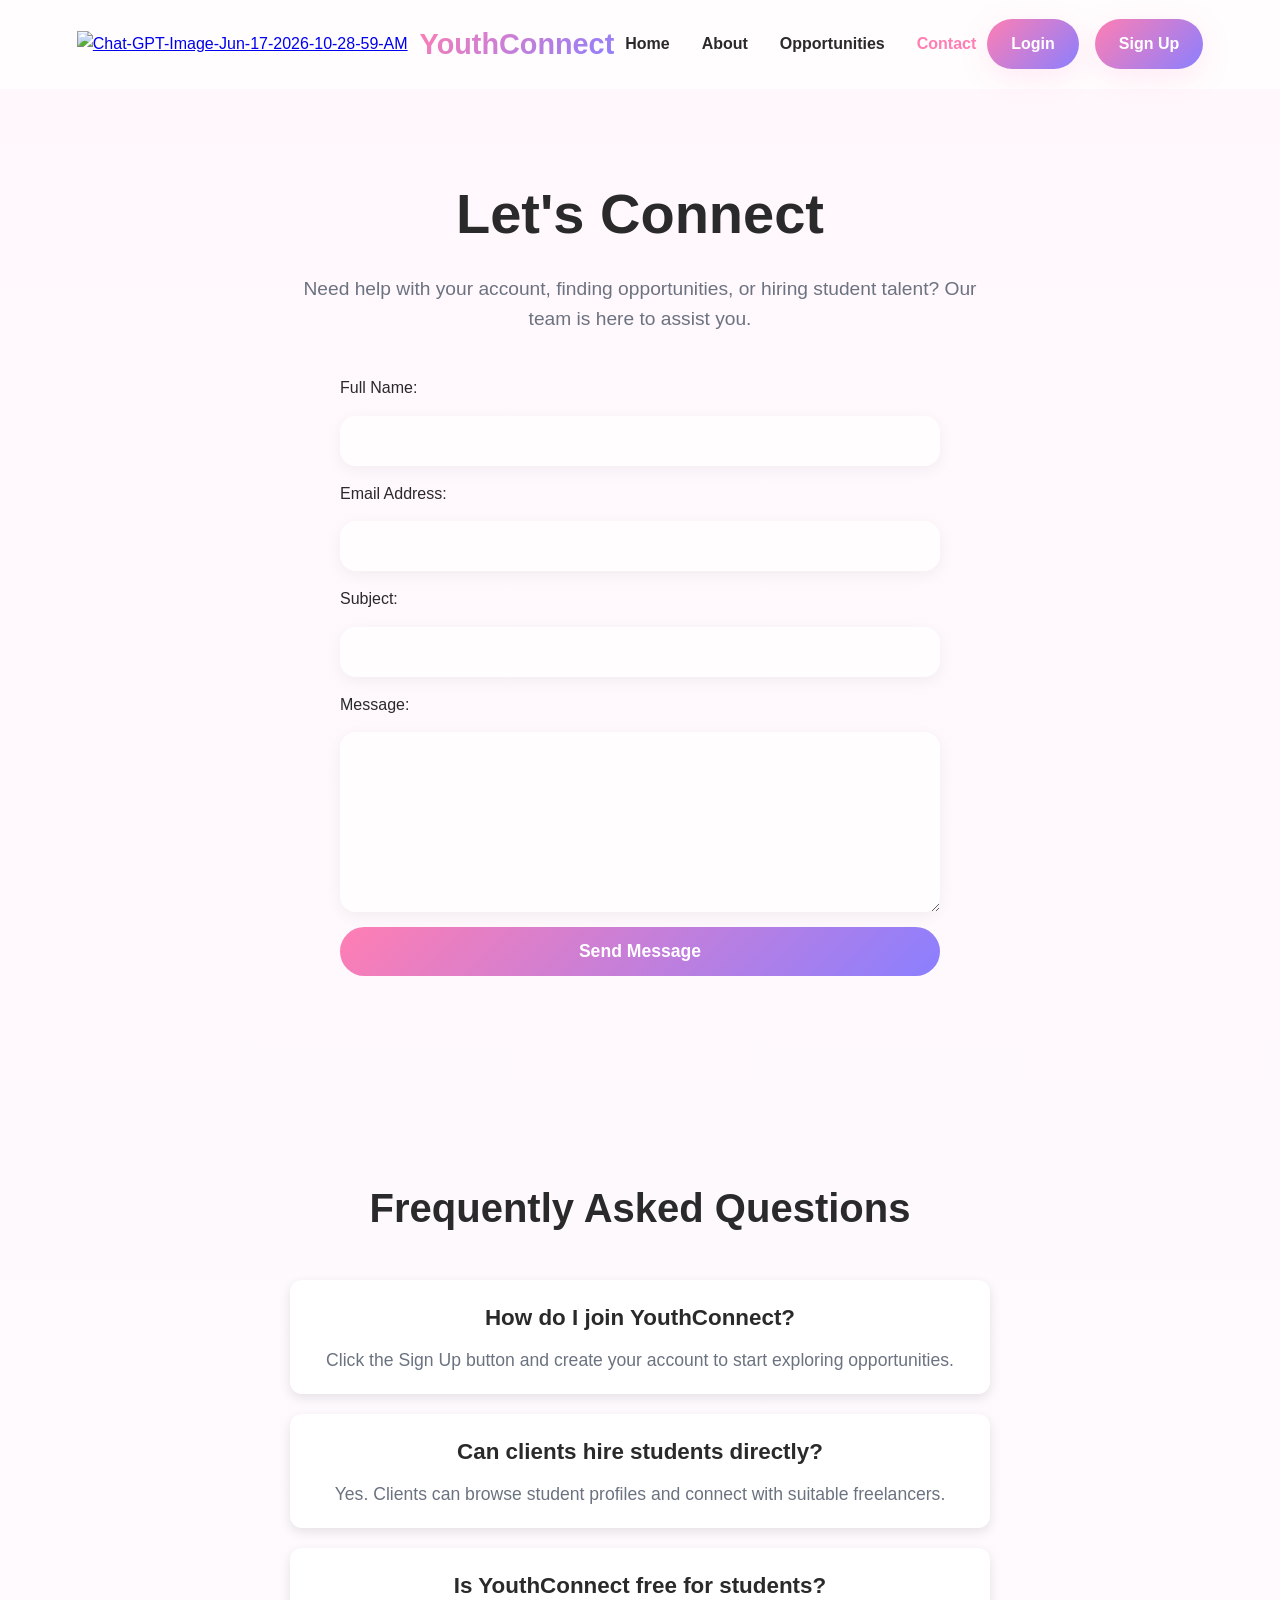
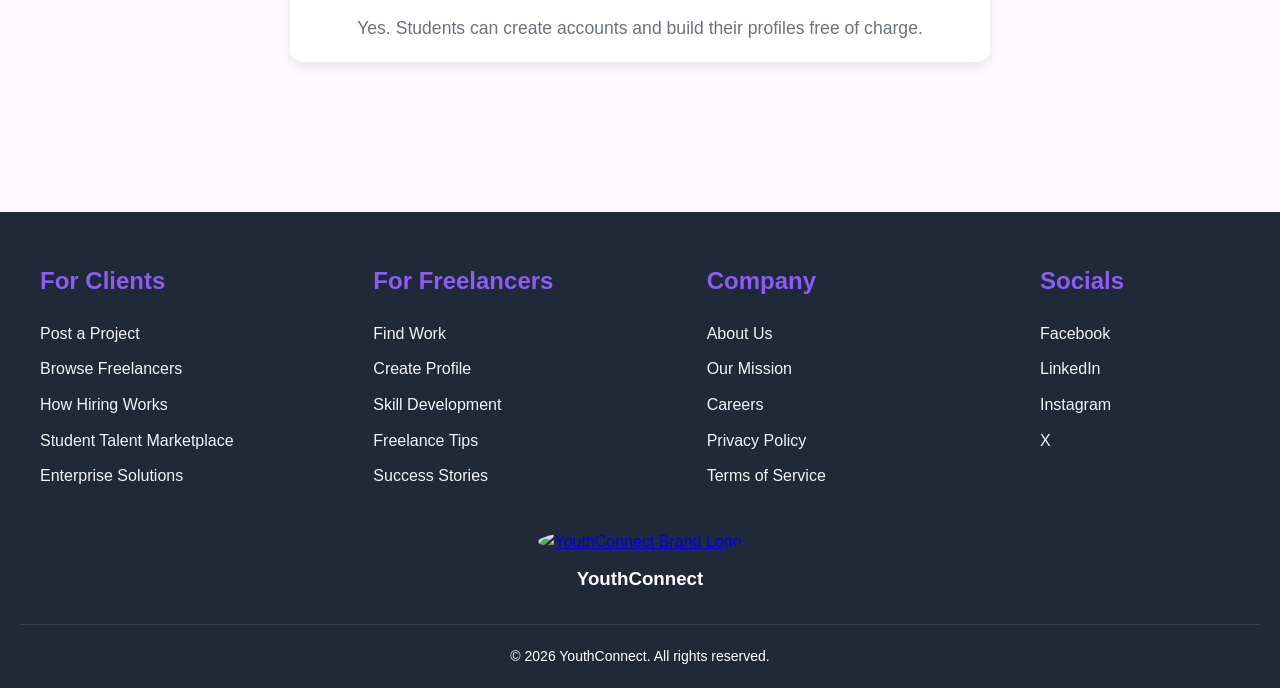
==== contact.html @ 8cdd3889 "added contact page" ====
<!DOCTYPE html>
<html lang="en">
<head>
    <meta charset="UTF-8">
    <meta name="viewport" content="width=device-width, initial-scale=1.0">
    <title>Contact YouthConnect</title>
    <link rel="stylesheet" href="/style.css">
    <link rel="stylesheet" href="/navbar.css">
    <link rel="icon" type="image" href="/Icon Logo.png">
    <!-- FontAwesome Icons (Mirrored from opportunities & about pages) -->
    <link rel="stylesheet" href="https://cdnjs.cloudflare.com/ajax/libs/font-awesome/6.5.1/css/all.min.css">
    <!-- Google Fonts -->
    <link rel="preconnect" href="https://fonts.googleapis.com">
    <link rel="preconnect" href="https://fonts.gstatic.com" crossorigin>
    <link href="https://fonts.googleapis.com/css2?family=Plus+Jakarta+Sans:wght=400;500;600;700;800&display=swap" rel="stylesheet">
</head>
<body>

    <header class="navbar">
        <div class="logo">
            <a href="https://ibb.co/zVdP4JpR"><img src="https://i.ibb.co/fdJrxvfp/Chat-GPT-Image-Jun-17-2026-10-28-59-AM.png" alt="Chat-GPT-Image-Jun-17-2026-10-28-59-AM" border="0"></a>
            <h1>YouthConnect</h1>
        </div>

        <nav>
            <ul class="nav-links">
                <li><a href="home.html">Home</a></li>
                <li><a href="about.html">About</a></li>
                <li><a href="opportunities.html">Opportunities</a></li>
                <li><a href="contact.html" class="active">Contact</a></li>
            </ul>
        </nav>

        <div class="auth-wrapper">
            <!-- State A: Logged Out UI -->
            <div class="auth-buttons" id="logged-out-ui">
                <a href="login.html" class="login-btn">Login</a>
                <a href="signup.html" class="signup-btn">Sign Up</a>
            </div>

            <!-- State B: Logged In User UI (Managed by navbar.js) -->
            <div class="user-profile-menu" id="logged-in-ui" style="display: none;">
                <div class="profile-trigger" style="display: flex; align-items: center; gap: 0.5rem; cursor: pointer;">
                    <span id="user-display-name" style="font-weight: 600; font-size: 0.95rem;">User</span>
                    <i class="fa-solid fa-circle-user" style="font-size: 1.8rem; color: #8b7fff;"></i>
                    <i class="fa-solid fa-chevron-down" style="font-size: 0.75rem; opacity: 0.7;"></i>
                </div>
                
                <div class="profile-dropdown" id="profile-dropdown-menu" style="display: none;">
                    <a href="#" id="logout-link"><i class="fa-solid fa-right-from-bracket"></i> Log Out</a>
                </div>
            </div>
        </div>
    </header>

    <!-- CONTACT -->
    <section class="contact-section" id="contact">
        <div class="section-heading">
            <h2>Let's Connect</h2>
            <p>
                Need help with your account, finding opportunities,
                or hiring student talent? Our team is here to assist you.
            </p>
        </div>
        
        <form class="contact-form"
             action="https://formspree.io/f/xgobgvqp" 
             method="POST">

            <label for="name">Full Name:</label>
            <input type="text" id="name" name="name" required>

            <label for="email">Email Address:</label>
            <input type="email" id="email" name="email" required>

            <label for="subject">Subject:</label>
            <input type="text" id="subject" name="subject">

            <label for="message">Message:</label>
            <textarea id="message" name="message" rows="5" required></textarea>

            <button type="submit" class="primary-btn">Send Message</button>

        </form>
    </section>

    <!-- FAQ section -->
    <section class="faq-section">
        <h2>Frequently Asked Questions</h2>

        <div class="faq-item">
            <h3>How do I join YouthConnect?</h3>
            <p>
                Click the Sign Up button and create your account
                to start exploring opportunities.
            </p>
        </div>

        <div class="faq-item">
            <h3>Can clients hire students directly?</h3>
            <p>
                Yes. Clients can browse student profiles and
                connect with suitable freelancers.
            </p>
        </div>

        <div class="faq-item">
            <h3>Is YouthConnect free for students?</h3>
            <p>
                Yes. Students can create accounts and build
                their profiles free of charge.
            </p>
        </div>
    </section>

    <!-- Footer -->
    <footer class="footer">
        <div class="footer-container">
            <div class="footer-column">
                <h3>For Clients</h3>
                <a href="#">Post a Project</a>
                <a href="#">Browse Freelancers</a>
                <a href="#">How Hiring Works</a>
                <a href="#">Student Talent Marketplace</a>
                <a href="#">Enterprise Solutions</a>
            </div>

            <div class="footer-column">
                <h3>For Freelancers</h3>
                <a href="#">Find Work</a>
                <a href="#">Create Profile</a>
                <a href="#">Skill Development</a>
                <a href="#">Freelance Tips</a>
                <a href="#">Success Stories</a>
            </div>

            <div class="footer-column">
                <h3>Company</h3>
                <a href="#">About Us</a>
                <a href="#">Our Mission</a>
                <a href="#">Careers</a>
                <a href="#">Privacy Policy</a>
                <a href="#">Terms of Service</a>
            </div>

            <div class="footer-column">
                <h3>Socials</h3>
                <a href="#">Facebook</a>
                <a href="#">LinkedIn</a>
                <a href="#">Instagram</a> 
                <a href="#">X</a> 
            </div>
        </div>

        <div class="footer-brand">
            <a href="https://ibb.co/zVdP4JpR"><img src="https://i.ibb.co/fdJrxvfp/Chat-GPT-Image-Jun-17-2026-10-28-59-AM.png" alt="YouthConnect Brand Logo" border="0"></a>
            <h3>YouthConnect</h3>
        </div>

        <div class="footer-bottom">
            <p>&copy; 2026 YouthConnect. All rights reserved.</p>
        </div>
    </footer>
  
    <!-- JavaScript Linkage Engine Reference -->
    <script src="navbar.js"></script>
</body>
</html>
---- style.css ----
/* =========================
   ROOT
========================= */

:root {
    --pink-main: #ff7eb3;
    --pink-soft: #ffc1dd;
    --white: #ffffff;
    --text-dark: #2a2a2a;
    --text-light: #6b7280;
    --gradient: linear-gradient(135deg, #ff7eb3, #8b7fff);
    --shadow: 0 8px 30px rgba(255, 126, 179, 0.15);
}

/* =========================
   RESET
========================= */

* {
    margin: 0;
    padding: 0;
    box-sizing: border-box;
}

body {
    font-family: "Inter", sans-serif;
    background: linear-gradient(to bottom, #fff7fb, #fdfbff);
    color: var(--text-dark);
    line-height: 1.6;
}



/* =========================
   CONTACT SECTION
========================= */

.contact-section {
    padding: 80px 10%;
}

.section-heading {
    text-align: center;
}

.section-heading h2 {
    font-size: 3.5rem;
    margin-bottom: 15px;
}

.section-heading p {
    max-width: 700px;
    margin: 0 auto 40px;
    font-size: 1.2rem;
    color: var(--text-light);
}

.contact-form {
    max-width: 600px;
    width: 100%;
    margin: 40px auto;
    display: flex;
    flex-direction: column;
    gap: 15px;
}

.contact-form input,
.contact-form textarea {
    width: 100%;
    padding: 16px;
    border-radius: 16px;
    border: none;
    background: rgba(255,255,255,0.8);
    font-size: 1rem;
    font-family: inherit;
    box-shadow: 0 4px 15px rgba(0,0,0,0.05);
}

.contact-form textarea {
    min-height: 180px;
    resize: vertical;
}

.contact-form input:focus,
.contact-form textarea:focus {
    outline: none;
    box-shadow: 0 0 0 4px rgba(255, 193, 221, 0.6);
}

.primary-btn {
    background: var(--gradient);
    color: white;
    padding: 14px;
    border: none;
    border-radius: 999px;
    font-size: 1.1rem;
    font-weight: bold;
    cursor: pointer;
    transition: 0.3s;
}

.primary-btn:hover {
    transform: translateY(-3px);
}

.logo {
    display: flex;
    align-items: center;
    gap: 12px;
}

.logo img {
    width: 70px;
    height: 70px;
    object-fit: contain;
}

.logo h1 {
    margin: 0;
}

/* =========================
   FAQ SECTION
========================= */

.faq-section {
    padding: 80px 10%;
    text-align: center;
}

.faq-section h2 {
    font-size: 2.5rem;
    margin-bottom: 40px;
}

.faq-item {
    background: white;
    margin: 20px auto;
    max-width: 700px;
    padding: 20px;
    border-radius: 12px;
    box-shadow: 0 4px 12px rgba(0,0,0,0.1);
}

.faq-item h3 {
    font-size: 1.4rem;
    margin-bottom: 10px;
}

.faq-item p {
    font-size: 1.1rem;
    color: var(--text-light);
}

/* =========================
   FOOTER
========================= */

.footer {
    background-color: #1f2937;
    color: white;
    padding: 50px 20px 20px;
    margin-top: 50px;
}

.footer-container {
    display: flex;
    justify-content: space-between;
    flex-wrap: wrap;
    gap: 30px;
    max-width: 1200px;
    margin: auto;
}

.footer-column {
    display: flex;
    flex-direction: column;
    min-width: 200px;
}

.footer-column h3 {
    margin-bottom: 20px;
    color: #8b5cf6;
    font-size: 24px;
}

.footer-column a {
    text-decoration: none;
    color: #f3f4f6;
    margin-bottom: 10px;
    transition: color 0.3s;
}

.footer-column a:hover {
    color: #f472b6;
}

.footer-brand {
    display: flex;
    flex-direction: column;
    align-items: center;
    margin: 30px 0;
}

.footer-brand img {
    width: 90px;
    height: 90px;
    border-radius: 50%;
}

.footer-brand h3 {
    color: white;
    margin-top: 10px;
}

.footer-bottom {
    border-top: 1px solid #374151;
    text-align: center;
    margin-top: 30px;
    padding-top: 20px;
    font-size: 14px;
}

/* =========================
   RESPONSIVE
========================= */

@media (max-width: 900px) {
    .navbar {
        flex-direction: column;
        gap: 1rem;
    }

    .nav-links {
        flex-wrap: wrap;
        justify-content: center;
    }
}

@media (max-width: 768px) {
    .section-heading h2 {
        font-size: 2.2rem;
    }

    .section-heading p {
        font-size: 1rem;
    }
}
---- navbar.css ----
/* =========================
   NAVBAR
========================= */

.navbar {
    position: sticky;
    top: 0;

    display: flex;
    justify-content: space-between;
    align-items: center;

    padding: 1.2rem 6%;

    background: rgba(255, 255, 255, 0.7);

    -webkit-backdrop-filter: blur(14px);
    backdrop-filter: blur(14px);

    border-bottom: 1px solid rgba(255, 255, 255, 0.3);

    z-index: 1000;
}

/* LOGO */

.logo h1 a {
    text-decoration: none;
    font-size: 1.8rem;
    font-weight: 800;

    background: linear-gradient(
        135deg,
        #ff7eb3,
        #8b7fff
    );

    -webkit-background-clip: text;
    background-clip: text;

    color: transparent;

    cursor: pointer;
}

.logo h1 {
    text-decoration: none;
    font-size: 1.8rem;
    font-weight: 800;

    background: linear-gradient(
        135deg,
        #ff7eb3,
        #8b7fff
    );

    -webkit-background-clip: text;
    background-clip: text;

    color: transparent;

    cursor: pointer;
}

/* NAV LINKS */

.nav-links {
    display: flex;
    gap: 2rem;

    list-style: none;
}

.nav-links a {
    text-decoration: none;
    color: #2a2a2a;

    font-weight: 600;

    transition: 0.3s ease;
}

.nav-links a:hover {
    color: #ff7eb3;
}

/* AUTH BUTTONS */

.auth-buttons {
    display: flex;
    gap: 1rem;
}

.login-btn,
.signup-btn {
    text-decoration: none;

    background: linear-gradient(
        135deg,
        #ff7eb3,
        #8b7fff
    );

    color: white;

    padding: 12px 24px;

    border-radius: 999px;

    font-weight: 600;

    transition: 0.3s ease;

    box-shadow: 0 8px 30px rgba(255, 126, 179, 0.15);
}

.login-btn:hover,
.signup-btn:hover {
    transform: translateY(-2px);
}

/* RESPONSIVE */

@media (max-width: 900px) {

    .navbar {
        flex-direction: column;
        gap: 1rem;
    }

    .nav-links {
        flex-wrap: wrap;
        justify-content: center;
    }
}

@media (max-width: 600px) {

    .nav-links {
        gap: 1rem;
    }

    .login-btn,
    .signup-btn {
        padding: 10px 18px;
    }
}

.nav-links .active {
    color: var(--pink-main);
}

.profile-menu {
    position: relative;
}

.profile-toggle {
    width: 50px;
    height: 50px;
    border-radius: 50%;
    border: none;
    cursor: pointer;

    background: var(--gradient);
    color: white;

    font-size: 1.1rem;

    display: flex;
    justify-content: center;
    align-items: center;

    box-shadow: var(--shadow);
}

.profile-toggle:hover {
    transform: translateY(-2px);
}

.dropdown {
    position: absolute;
    right: 0;
    top: 60px;

    width: 220px;

    background: white;

    border-radius: 20px;

    box-shadow: 0 10px 30px rgba(0,0,0,0.1);

    overflow: hidden;
}

.dropdown a,
.dropdown button {
    width: 100%;

    display: flex;
    align-items: center;

    gap: 10px;

    padding: 15px 20px;

    border: none;
    background: none;

    text-decoration: none;

    color: #333;

    font-size: 1rem;

    cursor: pointer;
}

.dropdown a:hover,
.dropdown button:hover {
    background: #f8f8f8;
}

.hidden {
    display: none;
}

/* Container management */
.auth-wrapper {
    position: relative;
    display: flex;
    align-items: center;
}

.user-profile-menu {
    display: flex;
    align-items: center;
    position: relative;
}

/* Floating overlay drop menu framework adjustments */
.profile-dropdown {
    position: absolute;
    top: 130%;
    right: 0;
    background-color: #ffffff;
    border: 1px solid #f1d4e4; /* Matching your custom design system variable */
    border-radius: 12px;
    min-width: 160px;
    box-shadow: 0px 8px 24px rgba(255, 126, 179, 0.1);
    z-index: 1000;
    overflow: hidden;
}

.profile-dropdown a {
    display: flex;
    align-items: center;
    gap: 0.75rem;
    padding: 0.75rem 1rem;
    color: #2a2a2a;
    text-decoration: none;
    font-size: 0.9rem;
    font-weight: 500;
    transition: background 0.2s;
}

.profile-dropdown a:hover {
    background-color: #fff5f9;
    color: #ff7eb3;
}
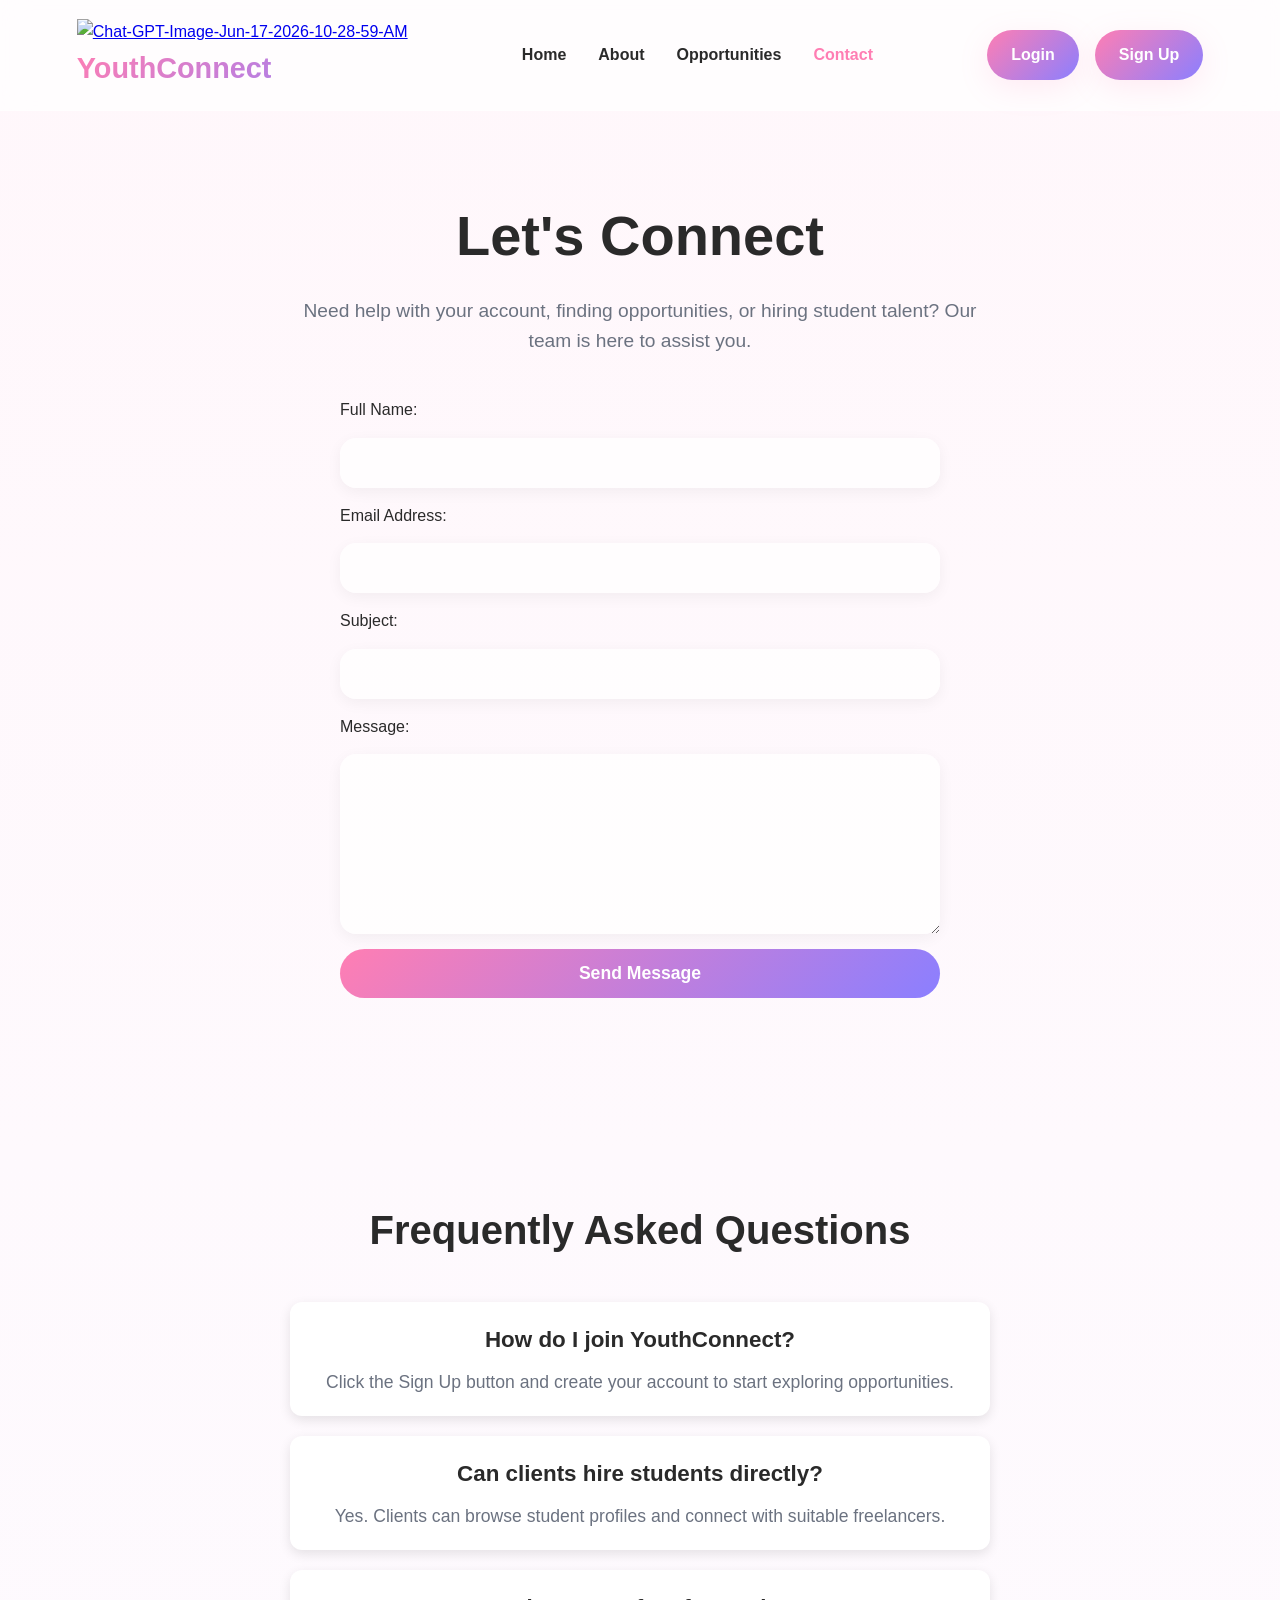
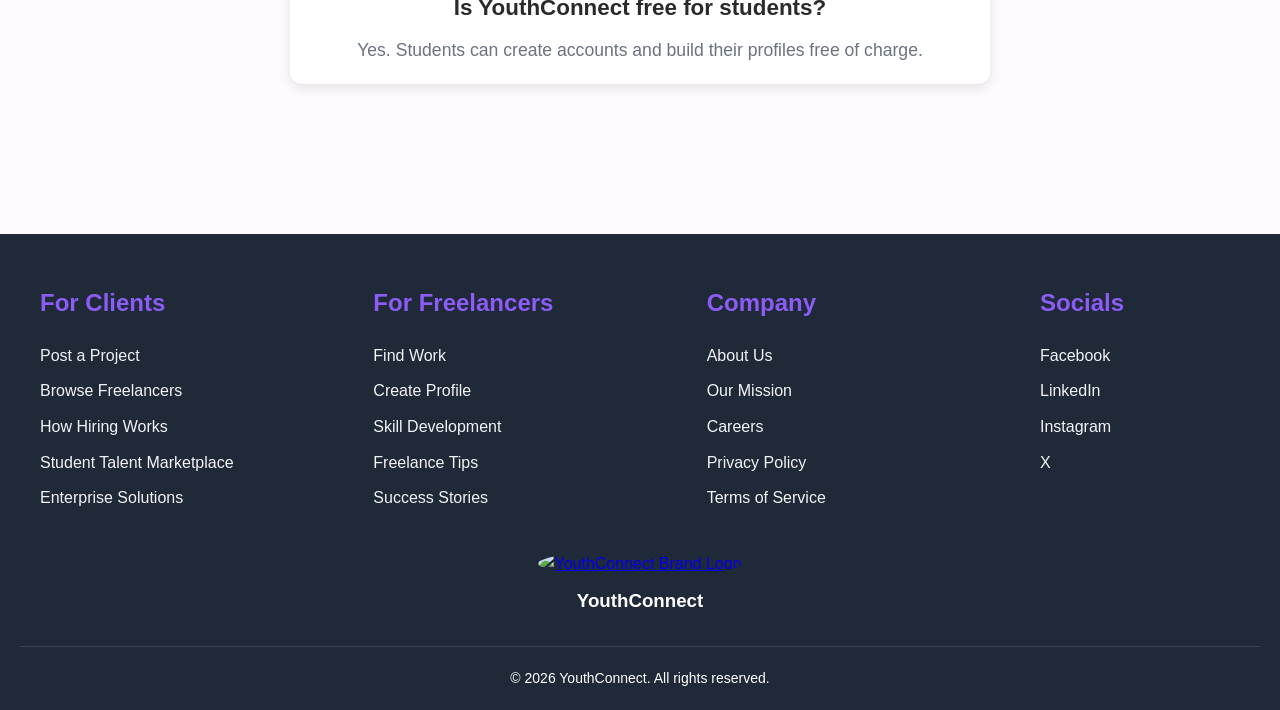
==== commit 5a8b993b: "Change stylesheet link to contact.css" ====
--- a/contact.html
+++ b/contact.html
@@ -4,7 +4,7 @@
     <meta charset="UTF-8">
     <meta name="viewport" content="width=device-width, initial-scale=1.0">
     <title>Contact YouthConnect</title>
-    <link rel="stylesheet" href="/style.css">
+    <link rel="stylesheet" href="/contact.css">
     <link rel="stylesheet" href="/navbar.css">
     <link rel="icon" type="image" href="/Icon Logo.png">
     <!-- FontAwesome Icons (Mirrored from opportunities & about pages) -->
@@ -165,4 +165,4 @@
     <!-- JavaScript Linkage Engine Reference -->
     <script src="navbar.js"></script>
 </body>
-</html>+</html>
--- a/contact.css
+++ b/contact.css
@@ -0,0 +1,232 @@
+/* =========================
+   ROOT
+========================= */
+
+:root {
+    --pink-main: #ff7eb3;
+    --pink-soft: #ffc1dd;
+    --white: #ffffff;
+    --text-dark: #2a2a2a;
+    --text-light: #6b7280;
+    --gradient: linear-gradient(135deg, #ff7eb3, #8b7fff);
+    --shadow: 0 8px 30px rgba(255, 126, 179, 0.15);
+}
+
+/* =========================
+   RESET
+========================= */
+
+* {
+    margin: 0;
+    padding: 0;
+    box-sizing: border-box;
+}
+
+body {
+    font-family: "Inter", sans-serif;
+    background: linear-gradient(to bottom, #fff7fb, #fdfbff);
+    color: var(--text-dark);
+    line-height: 1.6;
+}
+
+
+
+/* =========================
+   CONTACT SECTION
+========================= */
+
+.contact-section {
+    padding: 80px 10%;
+}
+
+.section-heading {
+    text-align: center;
+}
+
+.section-heading h2 {
+    font-size: 3.5rem;
+    margin-bottom: 15px;
+}
+
+.section-heading p {
+    max-width: 700px;
+    margin: 0 auto 40px;
+    font-size: 1.2rem;
+    color: var(--text-light);
+}
+
+.contact-form {
+    max-width: 600px;
+    width: 100%;
+    margin: 40px auto;
+    display: flex;
+    flex-direction: column;
+    gap: 15px;
+}
+
+.contact-form input,
+.contact-form textarea {
+    width: 100%;
+    padding: 16px;
+    border-radius: 16px;
+    border: none;
+    background: rgba(255,255,255,0.8);
+    font-size: 1rem;
+    font-family: inherit;
+    box-shadow: 0 4px 15px rgba(0,0,0,0.05);
+}
+
+.contact-form textarea {
+    min-height: 180px;
+    resize: vertical;
+}
+
+.contact-form input:focus,
+.contact-form textarea:focus {
+    outline: none;
+    box-shadow: 0 0 0 4px rgba(255, 193, 221, 0.6);
+}
+
+.primary-btn {
+    background: var(--gradient);
+    color: white;
+    padding: 14px;
+    border: none;
+    border-radius: 999px;
+    font-size: 1.1rem;
+    font-weight: bold;
+    cursor: pointer;
+    transition: 0.3s;
+}
+
+.primary-btn:hover {
+    transform: translateY(-3px);
+}
+
+/* =========================
+   FAQ SECTION
+========================= */
+
+.faq-section {
+    padding: 80px 10%;
+    text-align: center;
+}
+
+.faq-section h2 {
+    font-size: 2.5rem;
+    margin-bottom: 40px;
+}
+
+.faq-item {
+    background: white;
+    margin: 20px auto;
+    max-width: 700px;
+    padding: 20px;
+    border-radius: 12px;
+    box-shadow: 0 4px 12px rgba(0,0,0,0.1);
+}
+
+.faq-item h3 {
+    font-size: 1.4rem;
+    margin-bottom: 10px;
+}
+
+.faq-item p {
+    font-size: 1.1rem;
+    color: var(--text-light);
+}
+
+/* =========================
+   FOOTER
+========================= */
+
+.footer {
+    background-color: #1f2937;
+    color: white;
+    padding: 50px 20px 20px;
+    margin-top: 50px;
+}
+
+.footer-container {
+    display: flex;
+    justify-content: space-between;
+    flex-wrap: wrap;
+    gap: 30px;
+    max-width: 1200px;
+    margin: auto;
+}
+
+.footer-column {
+    display: flex;
+    flex-direction: column;
+    min-width: 200px;
+}
+
+.footer-column h3 {
+    margin-bottom: 20px;
+    color: #8b5cf6;
+    font-size: 24px;
+}
+
+.footer-column a {
+    text-decoration: none;
+    color: #f3f4f6;
+    margin-bottom: 10px;
+    transition: color 0.3s;
+}
+
+.footer-column a:hover {
+    color: #f472b6;
+}
+
+.footer-brand {
+    display: flex;
+    flex-direction: column;
+    align-items: center;
+    margin: 30px 0;
+}
+
+.footer-brand img {
+    width: 90px;
+    height: 90px;
+    border-radius: 50%;
+}
+
+.footer-brand h3 {
+    color: white;
+    margin-top: 10px;
+}
+
+.footer-bottom {
+    border-top: 1px solid #374151;
+    text-align: center;
+    margin-top: 30px;
+    padding-top: 20px;
+    font-size: 14px;
+}
+
+/* =========================
+   RESPONSIVE
+========================= */
+
+@media (max-width: 900px) {
+    .navbar {
+        flex-direction: column;
+        gap: 1rem;
+    }
+
+    .nav-links {
+        flex-wrap: wrap;
+        justify-content: center;
+    }
+}
+
+@media (max-width: 768px) {
+    .section-heading h2 {
+        font-size: 2.2rem;
+    }
+
+    .section-heading p {
+        font-size: 1rem;
+    }
+}
--- a/navbar.css
+++ b/navbar.css
@@ -1,271 +1,541 @@
-/* =========================
-   NAVBAR
-========================= */
-
-.navbar {
-    position: sticky;
-    top: 0;
-
-    display: flex;
-    justify-content: space-between;
-    align-items: center;
-
-    padding: 1.2rem 6%;
-
-    background: rgba(255, 255, 255, 0.7);
-
-    -webkit-backdrop-filter: blur(14px);
-    backdrop-filter: blur(14px);
-
-    border-bottom: 1px solid rgba(255, 255, 255, 0.3);
-
-    z-index: 1000;
-}
-
-/* LOGO */
-
-.logo h1 a {
-    text-decoration: none;
-    font-size: 1.8rem;
-    font-weight: 800;
-
-    background: linear-gradient(
-        135deg,
-        #ff7eb3,
-        #8b7fff
-    );
-
-    -webkit-background-clip: text;
-    background-clip: text;
-
-    color: transparent;
-
-    cursor: pointer;
-}
-
-.logo h1 {
-    text-decoration: none;
-    font-size: 1.8rem;
-    font-weight: 800;
-
-    background: linear-gradient(
-        135deg,
-        #ff7eb3,
-        #8b7fff
-    );
-
-    -webkit-background-clip: text;
-    background-clip: text;
-
-    color: transparent;
-
-    cursor: pointer;
-}
-
-/* NAV LINKS */
-
-.nav-links {
-    display: flex;
-    gap: 2rem;
-
-    list-style: none;
-}
-
-.nav-links a {
-    text-decoration: none;
-    color: #2a2a2a;
-
-    font-weight: 600;
-
-    transition: 0.3s ease;
-}
-
-.nav-links a:hover {
-    color: #ff7eb3;
-}
-
-/* AUTH BUTTONS */
-
-.auth-buttons {
-    display: flex;
-    gap: 1rem;
-}
-
-.login-btn,
-.signup-btn {
-    text-decoration: none;
-
-    background: linear-gradient(
-        135deg,
-        #ff7eb3,
-        #8b7fff
-    );
-
-    color: white;
-
-    padding: 12px 24px;
-
-    border-radius: 999px;
-
-    font-weight: 600;
-
-    transition: 0.3s ease;
-
-    box-shadow: 0 8px 30px rgba(255, 126, 179, 0.15);
-}
-
-.login-btn:hover,
-.signup-btn:hover {
-    transform: translateY(-2px);
-}
-
-/* RESPONSIVE */
-
-@media (max-width: 900px) {
-
-    .navbar {
-        flex-direction: column;
-        gap: 1rem;
-    }
-
-    .nav-links {
-        flex-wrap: wrap;
-        justify-content: center;
-    }
-}
-
-@media (max-width: 600px) {
-
-    .nav-links {
-        gap: 1rem;
-    }
-
-    .login-btn,
-    .signup-btn {
-        padding: 10px 18px;
-    }
-}
-
-.nav-links .active {
-    color: var(--pink-main);
-}
-
-.profile-menu {
-    position: relative;
-}
-
-.profile-toggle {
-    width: 50px;
-    height: 50px;
-    border-radius: 50%;
-    border: none;
-    cursor: pointer;
-
-    background: var(--gradient);
-    color: white;
-
-    font-size: 1.1rem;
-
-    display: flex;
-    justify-content: center;
-    align-items: center;
-
-    box-shadow: var(--shadow);
-}
-
-.profile-toggle:hover {
-    transform: translateY(-2px);
-}
-
-.dropdown {
-    position: absolute;
-    right: 0;
-    top: 60px;
-
-    width: 220px;
-
-    background: white;
-
-    border-radius: 20px;
-
-    box-shadow: 0 10px 30px rgba(0,0,0,0.1);
-
-    overflow: hidden;
-}
-
-.dropdown a,
-.dropdown button {
-    width: 100%;
-
-    display: flex;
-    align-items: center;
-
-    gap: 10px;
-
-    padding: 15px 20px;
-
-    border: none;
-    background: none;
-
-    text-decoration: none;
-
-    color: #333;
-
-    font-size: 1rem;
-
-    cursor: pointer;
-}
-
-.dropdown a:hover,
-.dropdown button:hover {
-    background: #f8f8f8;
-}
-
-.hidden {
-    display: none;
-}
-
-/* Container management */
-.auth-wrapper {
-    position: relative;
-    display: flex;
-    align-items: center;
-}
-
-.user-profile-menu {
-    display: flex;
-    align-items: center;
-    position: relative;
-}
-
-/* Floating overlay drop menu framework adjustments */
-.profile-dropdown {
-    position: absolute;
-    top: 130%;
-    right: 0;
-    background-color: #ffffff;
-    border: 1px solid #f1d4e4; /* Matching your custom design system variable */
-    border-radius: 12px;
-    min-width: 160px;
-    box-shadow: 0px 8px 24px rgba(255, 126, 179, 0.1);
-    z-index: 1000;
-    overflow: hidden;
-}
-
-.profile-dropdown a {
-    display: flex;
-    align-items: center;
-    gap: 0.75rem;
-    padding: 0.75rem 1rem;
-    color: #2a2a2a;
-    text-decoration: none;
-    font-size: 0.9rem;
-    font-weight: 500;
-    transition: background 0.2s;
-}
-
-.profile-dropdown a:hover {
-    background-color: #fff5f9;
-    color: #ff7eb3;
-}
-
+/* =========================
+   NAVBAR
+========================= */
+
+.navbar {
+    position: sticky;
+    top: 0;
+
+    display: flex;
+    justify-content: space-between;
+    align-items: center;
+
+    padding: 1.2rem 6%;
+
+    background: rgba(255, 255, 255, 0.7);
+
+    -webkit-backdrop-filter: blur(14px);
+    backdrop-filter: blur(14px);
+
+    border-bottom: 1px solid rgba(255, 255, 255, 0.3);
+
+    z-index: 1000;
+}
+
+/* LOGO */
+
+.logo h1 a {
+    text-decoration: none;
+    font-size: 1.8rem;
+    font-weight: 800;
+
+    background: linear-gradient(
+        135deg,
+        #ff7eb3,
+        #8b7fff
+    );
+
+    -webkit-background-clip: text;
+    background-clip: text;
+
+    color: transparent;
+
+    cursor: pointer;
+}
+
+.logo h1 {
+    text-decoration: none;
+    font-size: 1.8rem;
+    font-weight: 800;
+
+    background: linear-gradient(
+        135deg,
+        #ff7eb3,
+        #8b7fff
+    );
+
+    -webkit-background-clip: text;
+    background-clip: text;
+
+    color: transparent;
+
+    cursor: pointer;
+}
+
+/* NAV LINKS */
+
+.nav-links {
+    display: flex;
+    gap: 2rem;
+
+    list-style: none;
+}
+
+.nav-links a {
+    text-decoration: none;
+    color: #2a2a2a;
+
+    font-weight: 600;
+
+    transition: 0.3s ease;
+}
+
+.nav-links a:hover {
+    color: #ff7eb3;
+}
+
+/* AUTH BUTTONS */
+
+.auth-buttons {
+    display: flex;
+    gap: 1rem;
+}
+
+.login-btn,
+.signup-btn {
+    text-decoration: none;
+
+    background: linear-gradient(
+        135deg,
+        #ff7eb3,
+        #8b7fff
+    );
+
+    color: white;
+
+    padding: 12px 24px;
+
+    border-radius: 999px;
+
+    font-weight: 600;
+
+    transition: 0.3s ease;
+
+    box-shadow: 0 8px 30px rgba(255, 126, 179, 0.15);
+}
+
+.login-btn:hover,
+.signup-btn:hover {
+    transform: translateY(-2px);
+}
+
+/* RESPONSIVE */
+
+@media (max-width: 900px) {
+
+    .navbar {
+        flex-direction: column;
+        gap: 1rem;
+    }
+
+    .nav-links {
+        flex-wrap: wrap;
+        justify-content: center;
+    }
+}
+
+@media (max-width: 600px) {
+
+    .nav-links {
+        gap: 1rem;
+    }
+
+    .login-btn,
+    .signup-btn {
+        padding: 10px 18px;
+    }
+}
+
+.nav-links .active {
+    color: var(--pink-main);
+}
+
+.profile-menu {
+    position: relative;
+}
+
+.profile-toggle {
+    width: 50px;
+    height: 50px;
+    border-radius: 50%;
+    border: none;
+    cursor: pointer;
+
+    background: var(--gradient);
+    color: white;
+
+    font-size: 1.1rem;
+
+    display: flex;
+    justify-content: center;
+    align-items: center;
+
+    box-shadow: var(--shadow);
+}
+
+.profile-toggle:hover {
+    transform: translateY(-2px);
+}
+
+.dropdown {
+    position: absolute;
+    right: 0;
+    top: 60px;
+
+    width: 220px;
+
+    background: white;
+
+    border-radius: 20px;
+
+    box-shadow: 0 10px 30px rgba(0,0,0,0.1);
+
+    overflow: hidden;
+}
+
+.dropdown a,
+.dropdown button {
+    width: 100%;
+
+    display: flex;
+    align-items: center;
+
+    gap: 10px;
+
+    padding: 15px 20px;
+
+    border: none;
+    background: none;
+
+    text-decoration: none;
+
+    color: #333;
+
+    font-size: 1rem;
+
+    cursor: pointer;
+}
+
+.dropdown a:hover,
+.dropdown button:hover {
+    background: #f8f8f8;
+}
+
+.hidden {
+    display: none;
+}
+
+/* Container management */
+.auth-wrapper {
+    position: relative;
+    display: flex;
+    align-items: center;
+}
+
+.user-profile-menu {
+    display: flex;
+    align-items: center;
+    position: relative;
+}
+
+/* Floating overlay drop menu framework adjustments */
+.profile-dropdown {
+    position: absolute;
+    top: 130%;
+    right: 0;
+    background-color: #ffffff;
+    border: 1px solid #f1d4e4; /* Matching your custom design system variable */
+    border-radius: 12px;
+    min-width: 160px;
+    box-shadow: 0px 8px 24px rgba(255, 126, 179, 0.1);
+    z-index: 1000;
+    overflow: hidden;
+}
+
+.profile-dropdown a {
+    display: flex;
+    align-items: center;
+    gap: 0.75rem;
+    padding: 0.75rem 1rem;
+    color: #2a2a2a;
+    text-decoration: none;
+    font-size: 0.9rem;
+    font-weight: 500;
+    transition: background 0.2s;
+}
+
+.profile-dropdown a:hover {
+    background-color: #fff5f9;
+    color: #ff7eb3;
+}
+=======
+/* =========================
+   NAVBAR
+========================= */
+
+.navbar {
+    position: sticky;
+    top: 0;
+
+    display: flex;
+    justify-content: space-between;
+    align-items: center;
+
+    padding: 1.2rem 6%;
+
+    background: rgba(255, 255, 255, 0.7);
+
+    -webkit-backdrop-filter: blur(14px);
+    backdrop-filter: blur(14px);
+
+    border-bottom: 1px solid rgba(255, 255, 255, 0.3);
+
+    z-index: 1000;
+}
+
+/* LOGO */
+
+.logo h1 a {
+    text-decoration: none;
+    font-size: 1.8rem;
+    font-weight: 800;
+
+    background: linear-gradient(
+        135deg,
+        #ff7eb3,
+        #8b7fff
+    );
+
+    -webkit-background-clip: text;
+    background-clip: text;
+
+    color: transparent;
+
+    cursor: pointer;
+}
+
+.logo h1 {
+    text-decoration: none;
+    font-size: 1.8rem;
+    font-weight: 800;
+
+    background: linear-gradient(
+        135deg,
+        #ff7eb3,
+        #8b7fff
+    );
+
+    -webkit-background-clip: text;
+    background-clip: text;
+
+    color: transparent;
+
+    cursor: pointer;
+}
+
+/* NAV LINKS */
+
+.nav-links {
+    display: flex;
+    gap: 2rem;
+
+    list-style: none;
+}
+
+.nav-links a {
+    text-decoration: none;
+    color: #2a2a2a;
+
+    font-weight: 600;
+
+    transition: 0.3s ease;
+}
+
+.nav-links a:hover {
+    color: #ff7eb3;
+}
+
+/* AUTH BUTTONS */
+
+.auth-buttons {
+    display: flex;
+    gap: 1rem;
+}
+
+.login-btn,
+.signup-btn {
+    text-decoration: none;
+
+    background: linear-gradient(
+        135deg,
+        #ff7eb3,
+        #8b7fff
+    );
+
+    color: white;
+
+    padding: 12px 24px;
+
+    border-radius: 999px;
+
+    font-weight: 600;
+
+    transition: 0.3s ease;
+
+    box-shadow: 0 8px 30px rgba(255, 126, 179, 0.15);
+}
+
+.login-btn:hover,
+.signup-btn:hover {
+    transform: translateY(-2px);
+}
+
+/* RESPONSIVE */
+
+@media (max-width: 900px) {
+
+    .navbar {
+        flex-direction: column;
+        gap: 1rem;
+    }
+
+    .nav-links {
+        flex-wrap: wrap;
+        justify-content: center;
+    }
+}
+
+@media (max-width: 600px) {
+
+    .nav-links {
+        gap: 1rem;
+    }
+
+    .login-btn,
+    .signup-btn {
+        padding: 10px 18px;
+    }
+}
+
+.nav-links .active {
+    color: var(--pink-main);
+}
+
+.profile-menu {
+    position: relative;
+}
+
+.profile-toggle {
+    width: 50px;
+    height: 50px;
+    border-radius: 50%;
+    border: none;
+    cursor: pointer;
+
+    background: var(--gradient);
+    color: white;
+
+    font-size: 1.1rem;
+
+    display: flex;
+    justify-content: center;
+    align-items: center;
+
+    box-shadow: var(--shadow);
+}
+
+.profile-toggle:hover {
+    transform: translateY(-2px);
+}
+
+.dropdown {
+    position: absolute;
+    right: 0;
+    top: 60px;
+
+    width: 220px;
+
+    background: white;
+
+    border-radius: 20px;
+
+    box-shadow: 0 10px 30px rgba(0,0,0,0.1);
+
+    overflow: hidden;
+}
+
+.dropdown a,
+.dropdown button {
+    width: 100%;
+
+    display: flex;
+    align-items: center;
+
+    gap: 10px;
+
+    padding: 15px 20px;
+
+    border: none;
+    background: none;
+
+    text-decoration: none;
+
+    color: #333;
+
+    font-size: 1rem;
+
+    cursor: pointer;
+}
+
+.dropdown a:hover,
+.dropdown button:hover {
+    background: #f8f8f8;
+}
+
+.hidden {
+    display: none;
+}
+
+/* Container management */
+.auth-wrapper {
+    position: relative;
+    display: flex;
+    align-items: center;
+}
+
+.user-profile-menu {
+    display: flex;
+    align-items: center;
+    position: relative;
+}
+
+/* Floating overlay drop menu framework adjustments */
+.profile-dropdown {
+    position: absolute;
+    top: 130%;
+    right: 0;
+    background-color: #ffffff;
+    border: 1px solid #f1d4e4; /* Matching your custom design system variable */
+    border-radius: 12px;
+    min-width: 160px;
+    box-shadow: 0px 8px 24px rgba(255, 126, 179, 0.1);
+    z-index: 1000;
+    overflow: hidden;
+}
+
+.profile-dropdown a {
+    display: flex;
+    align-items: center;
+    gap: 0.75rem;
+    padding: 0.75rem 1rem;
+    color: #2a2a2a;
+    text-decoration: none;
+    font-size: 0.9rem;
+    font-weight: 500;
+    transition: background 0.2s;
+}
+
+.profile-dropdown a:hover {
+    background-color: #fff5f9;
+    color: #ff7eb3;
+}
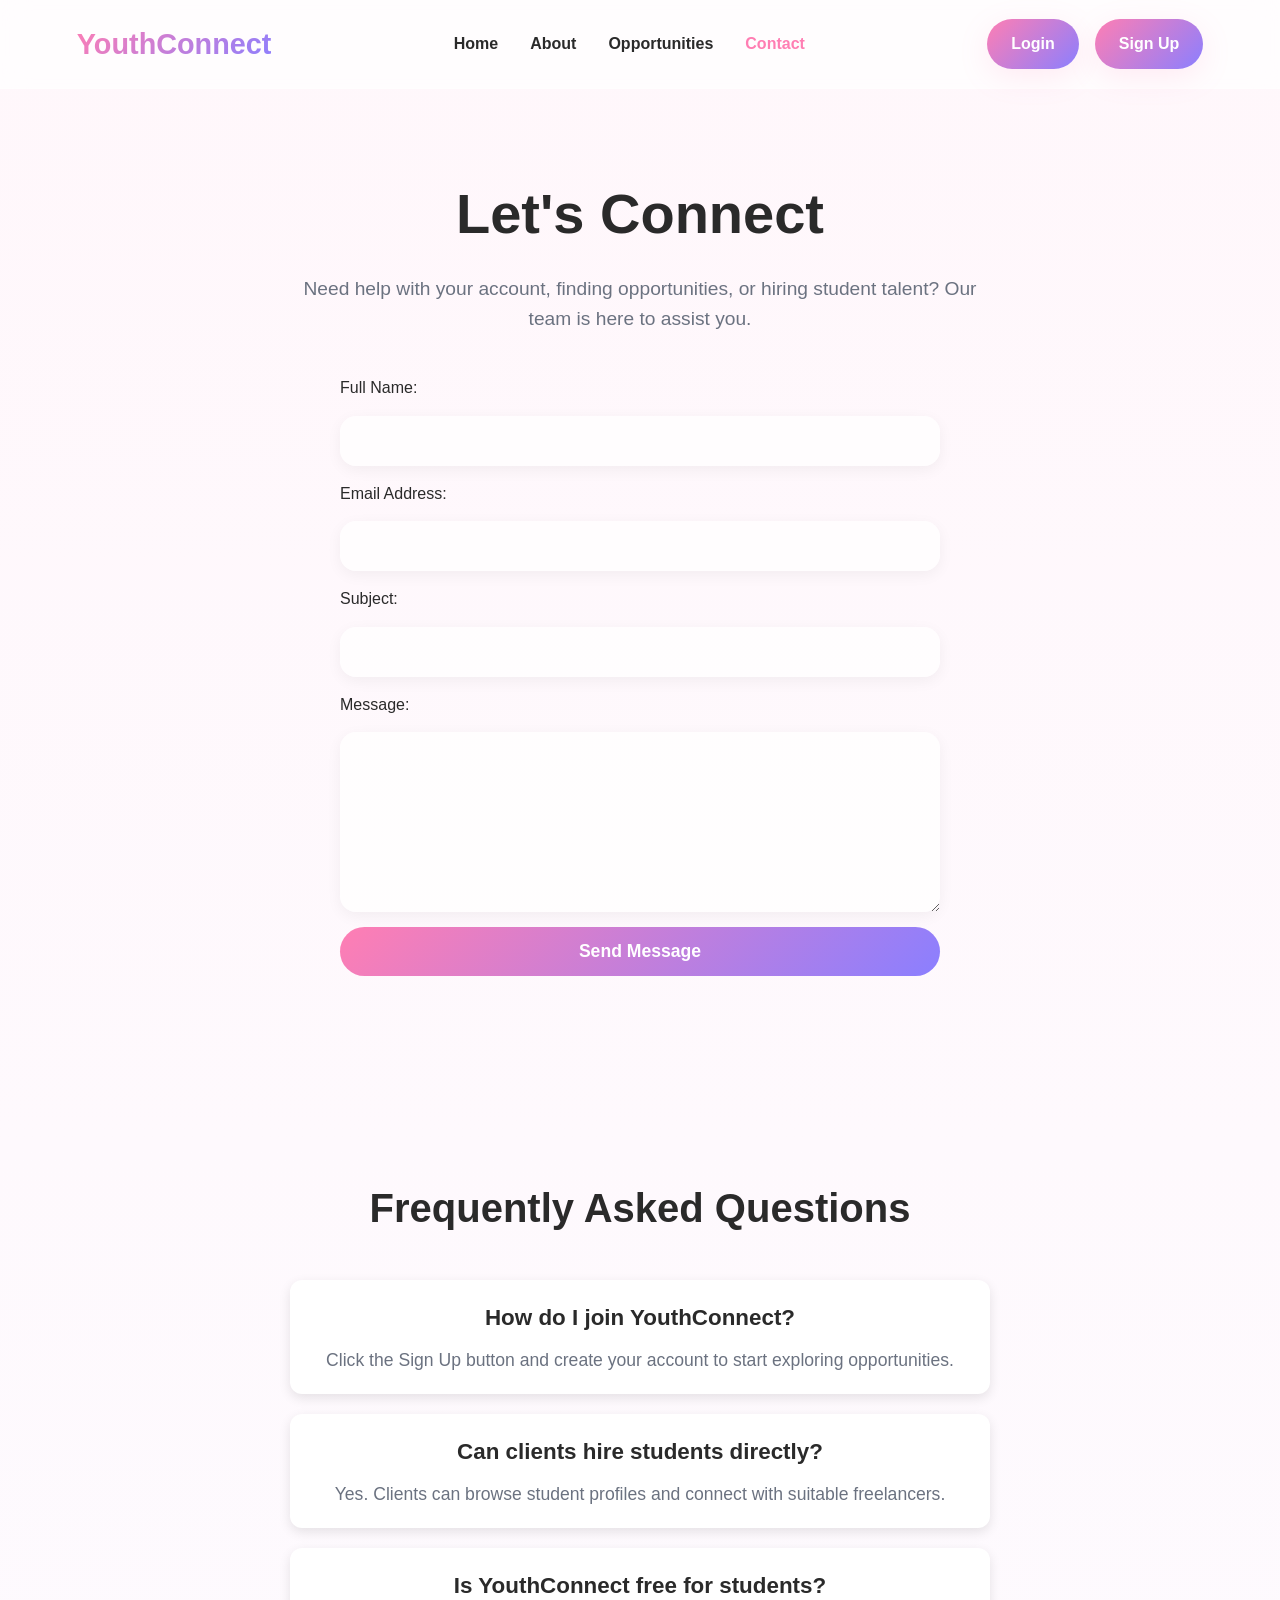
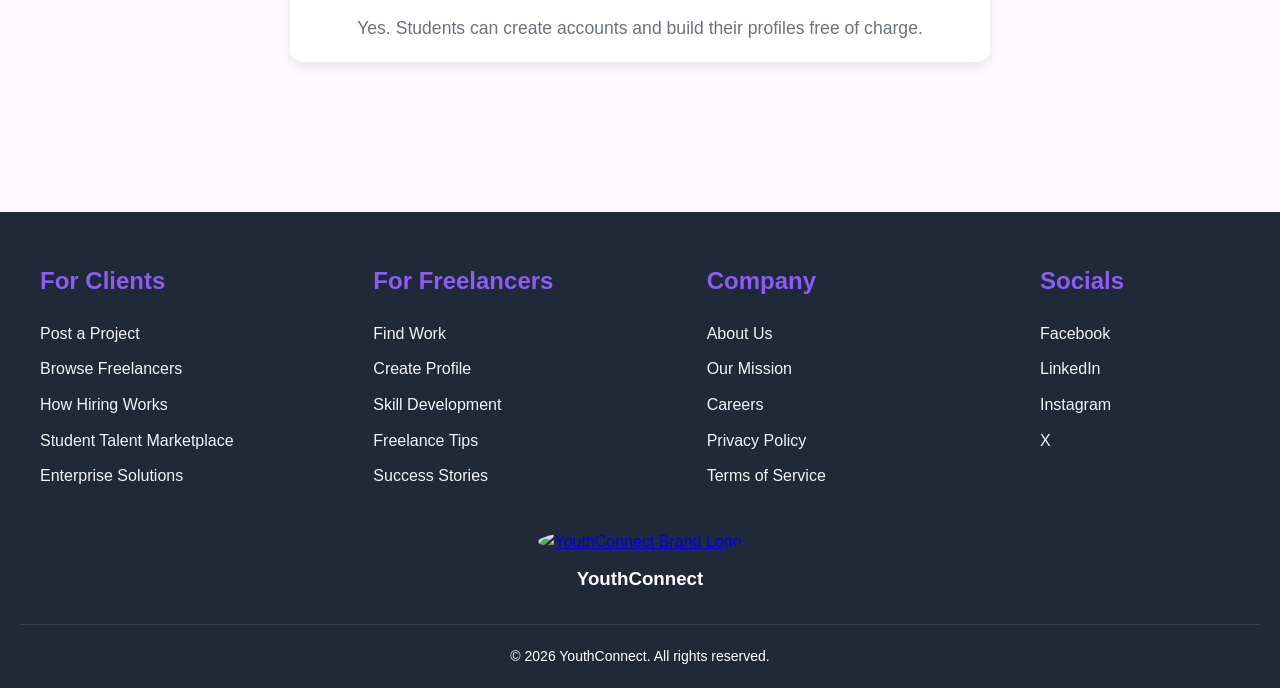
==== commit dee64dc8: "Remove logo image link from contact.html Removed image link from the header section." ====
--- a/contact.html
+++ b/contact.html
@@ -4,9 +4,8 @@
     <meta charset="UTF-8">
     <meta name="viewport" content="width=device-width, initial-scale=1.0">
     <title>Contact YouthConnect</title>
-    <link rel="stylesheet" href="/contact.css">
-    <link rel="stylesheet" href="/navbar.css">
-    <link rel="icon" type="image" href="/Icon Logo.png">
+    <link rel="stylesheet" href="contact.css">
+    <link rel="stylesheet" href="navbar.css">
     <!-- FontAwesome Icons (Mirrored from opportunities & about pages) -->
     <link rel="stylesheet" href="https://cdnjs.cloudflare.com/ajax/libs/font-awesome/6.5.1/css/all.min.css">
     <!-- Google Fonts -->
@@ -18,7 +17,6 @@
 
     <header class="navbar">
         <div class="logo">
-            <a href="https://ibb.co/zVdP4JpR"><img src="https://i.ibb.co/fdJrxvfp/Chat-GPT-Image-Jun-17-2026-10-28-59-AM.png" alt="Chat-GPT-Image-Jun-17-2026-10-28-59-AM" border="0"></a>
             <h1>YouthConnect</h1>
         </div>
 
--- a/contact.css
+++ b/contact.css
@@ -229,4 +229,4 @@
     .section-heading p {
         font-size: 1rem;
     }
-}+}
--- a/navbar.css
+++ b/navbar.css
@@ -61,7 +61,20 @@
 
     cursor: pointer;
 }
-
+.hero img {
+  width: 350px;
+  max-width: 100%;
+  height: auto;
+  display: block;
+  margin: 0 auto;
+}
+
+.hero {
+  display: flex;
+  justify-content: center;
+  align-items: center;
+  min-height: 100vh;
+}
 /* NAV LINKS */
 
 .nav-links {
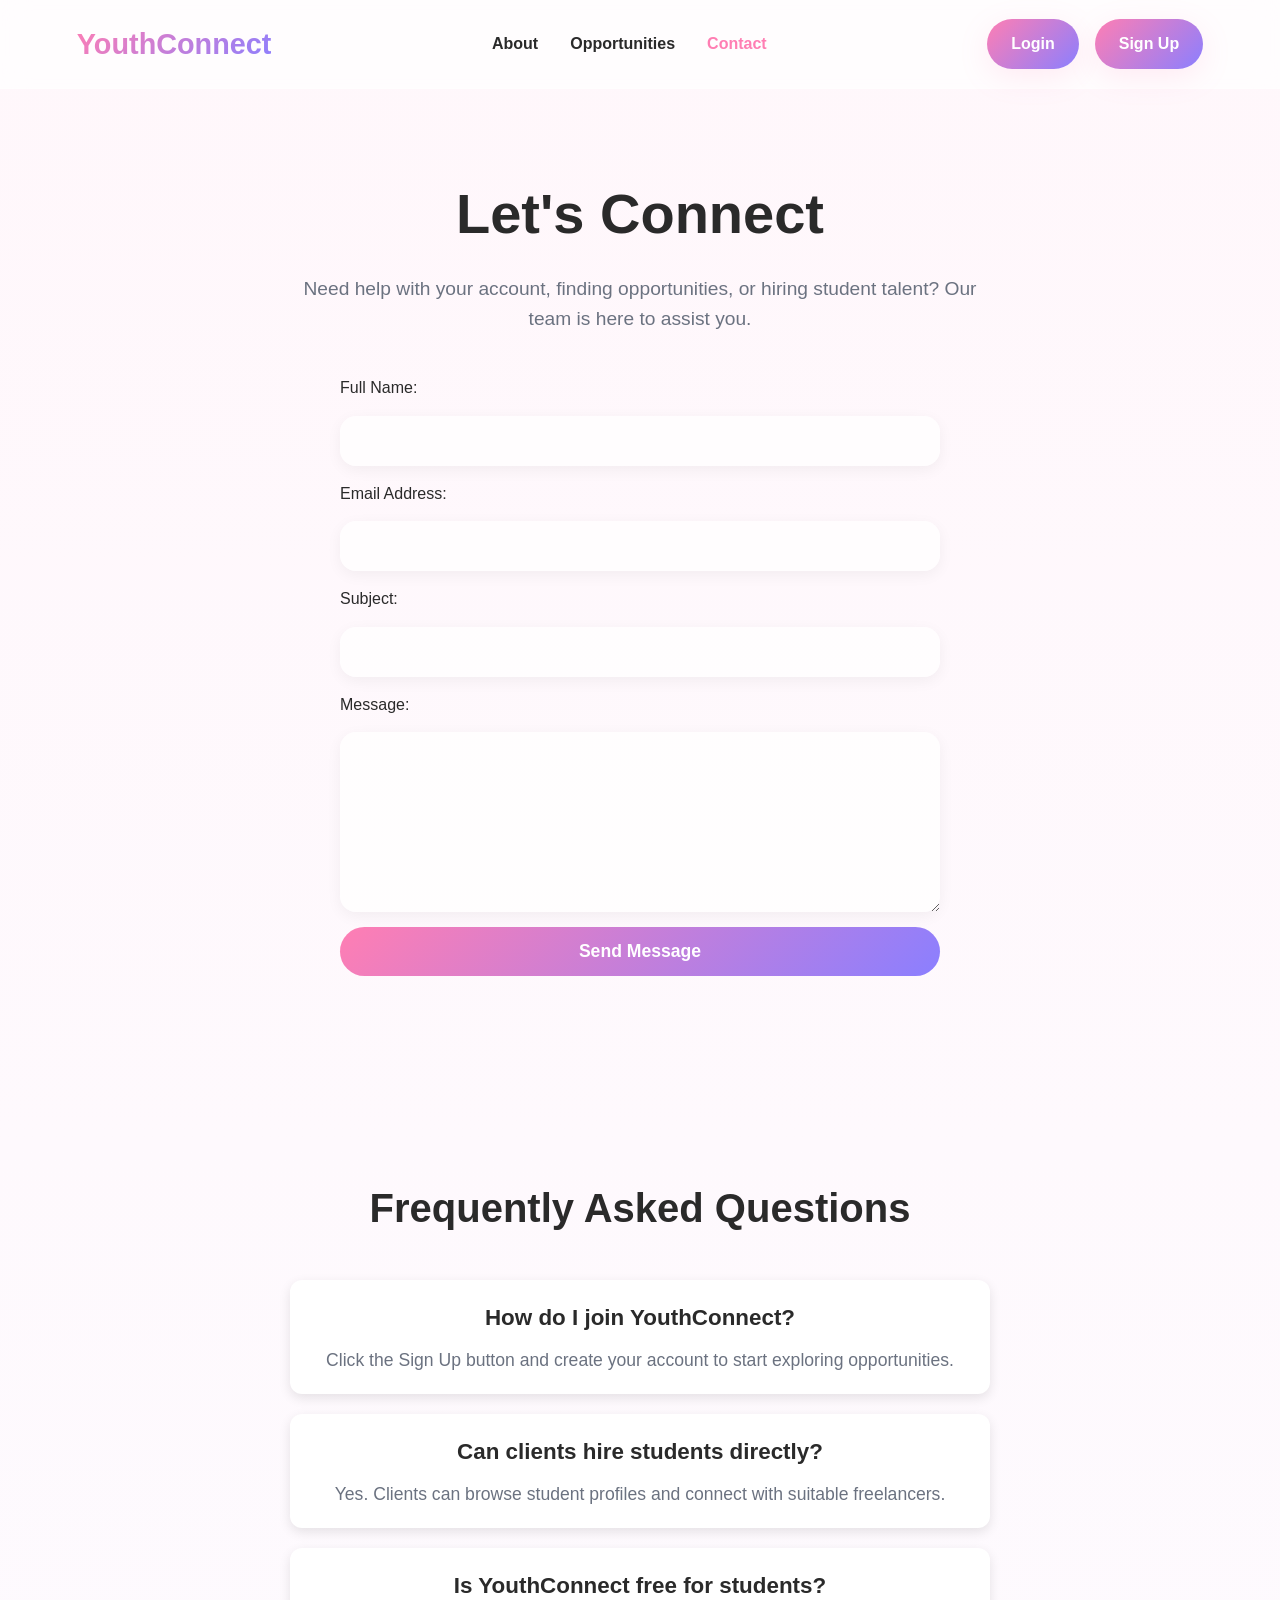
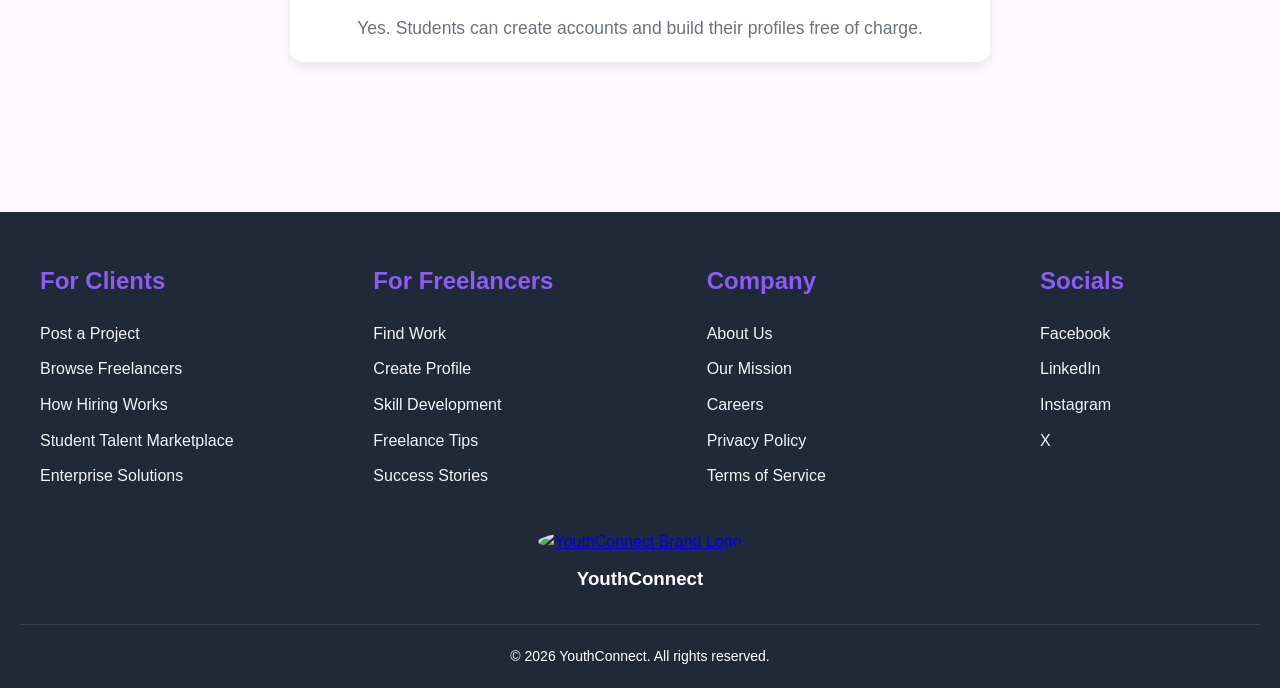
==== commit 3e1101c8: "Remove Home link from navigation menu" ====
--- a/contact.html
+++ b/contact.html
@@ -22,7 +22,7 @@
 
         <nav>
             <ul class="nav-links">
-                <li><a href="home.html">Home</a></li>
+                
                 <li><a href="about.html">About</a></li>
                 <li><a href="opportunities.html">Opportunities</a></li>
                 <li><a href="contact.html" class="active">Contact</a></li>
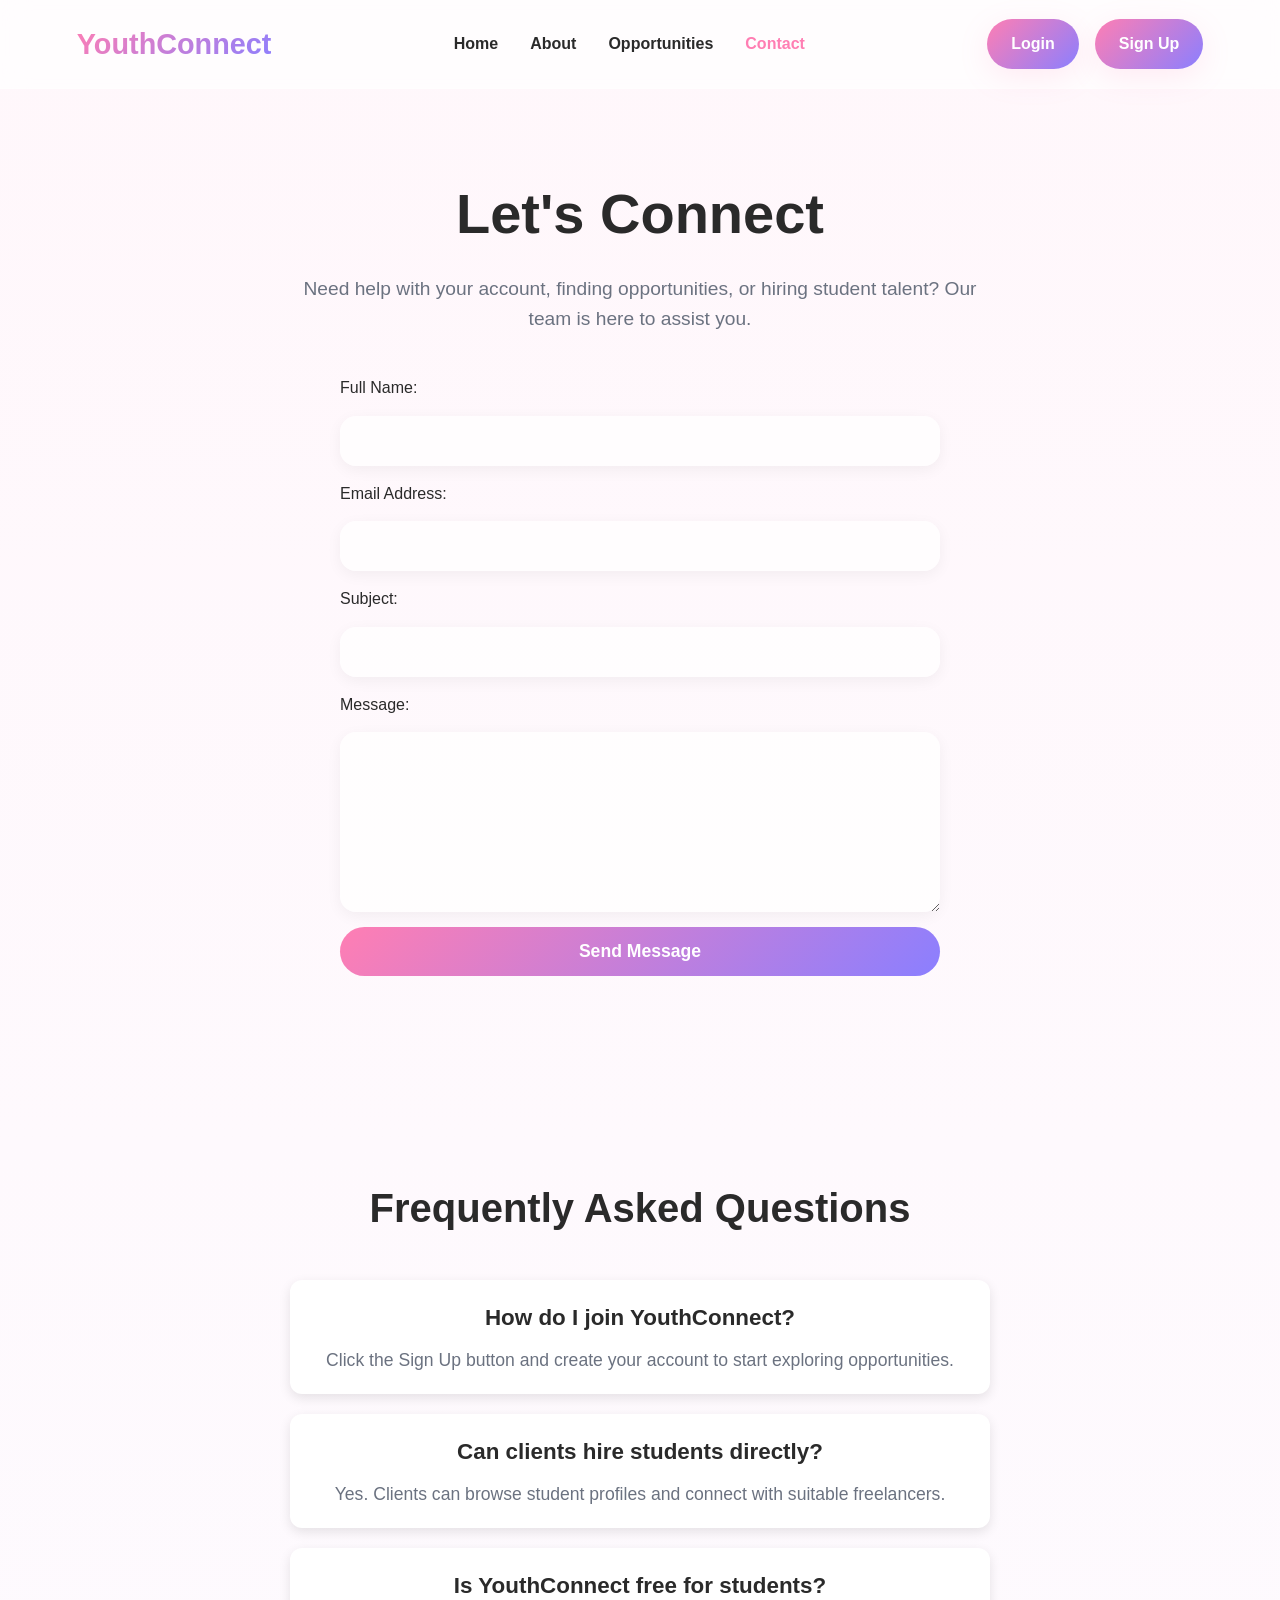
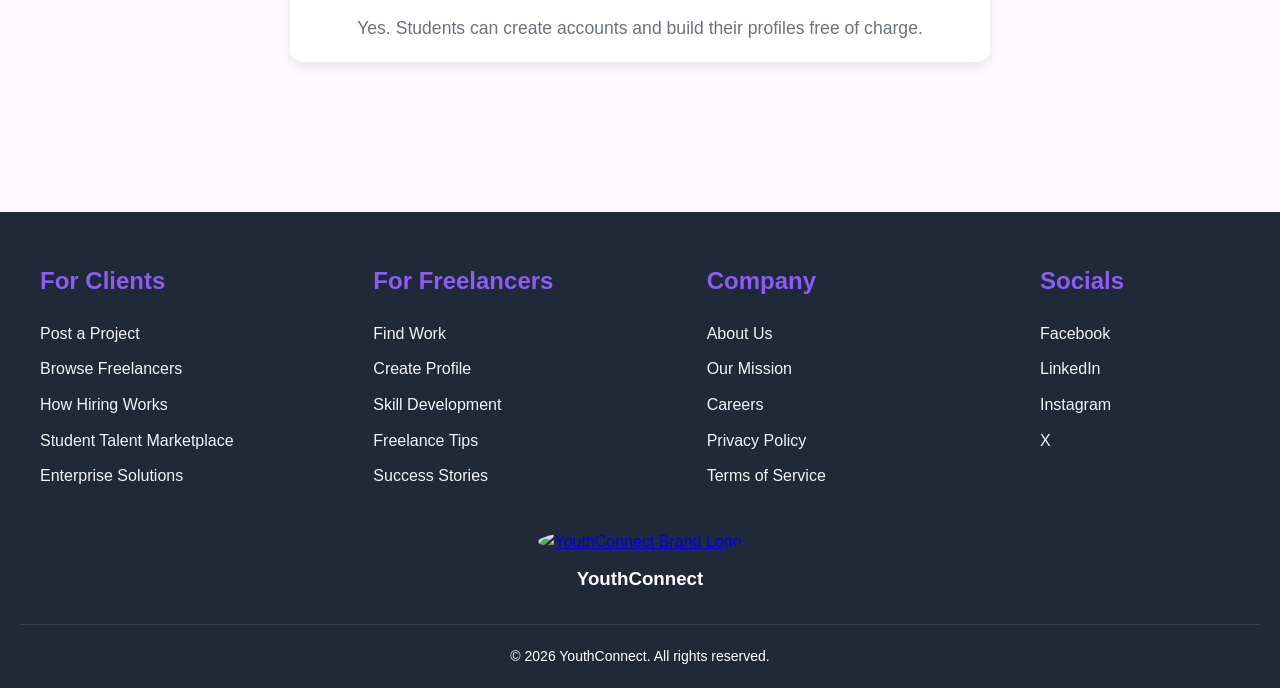
==== commit 12a93dc4: "Add Home link to navigation in contact.html" ====
--- a/contact.html
+++ b/contact.html
@@ -22,7 +22,7 @@
 
         <nav>
             <ul class="nav-links">
-                
+                <li><a href="index.html">Home</a></li>
                 <li><a href="about.html">About</a></li>
                 <li><a href="opportunities.html">Opportunities</a></li>
                 <li><a href="contact.html" class="active">Contact</a></li>
